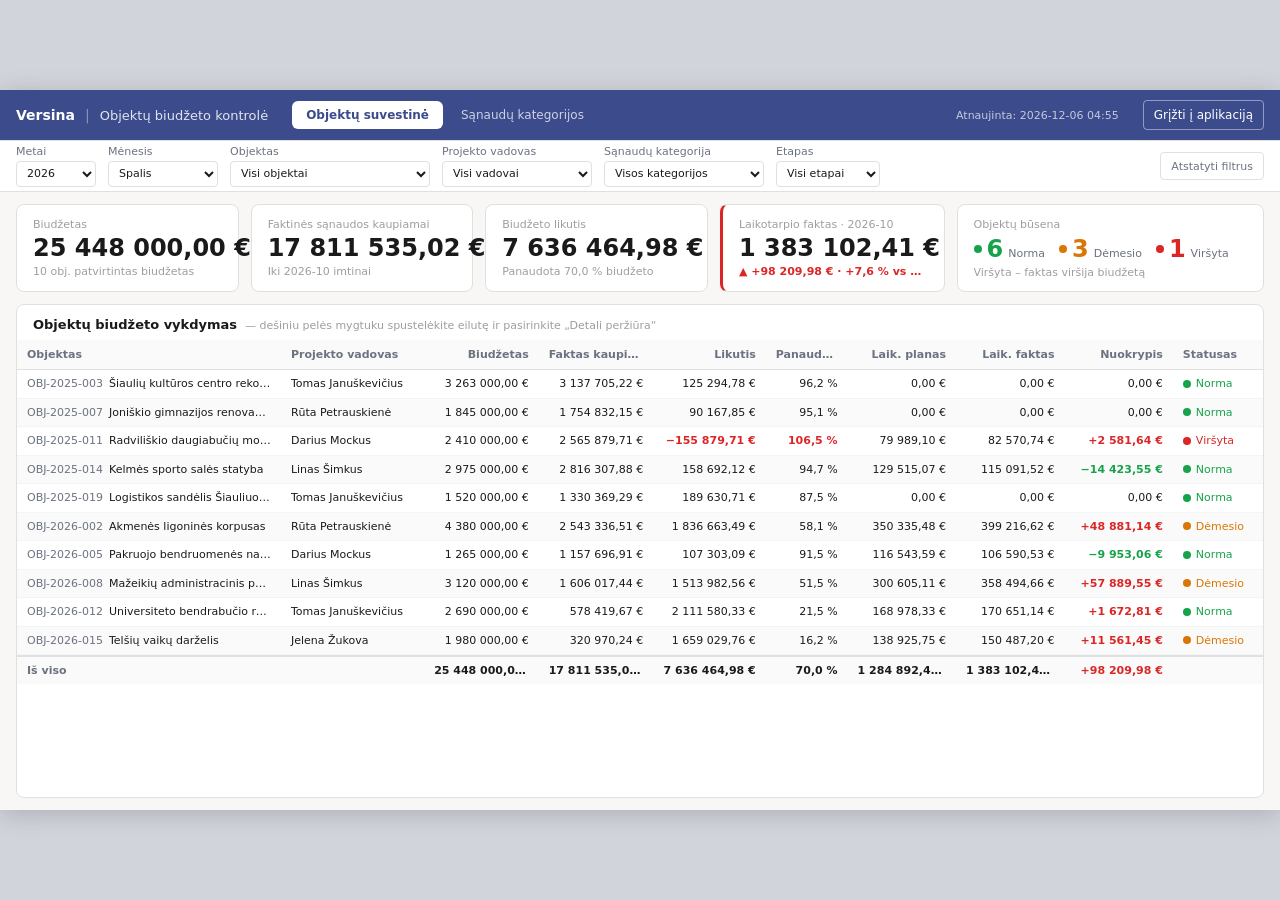
==== ataskaita.html @ 8b2568ca "Add supplied report prototype and link it from the application" ====
<!DOCTYPE html>
<html lang="lt">
<head>
<meta charset="UTF-8">
<meta name="viewport" content="width=1280">
<title>Versina | Objektų biudžeto kontrolė</title>
<style>
:root {
  --font: "Segoe UI", system-ui, sans-serif;
  --canvas: #F8F7F6;
  --surface: #FFFFFF;
  --border: #E0E0E0;
  --radius: 8px;
  --text-primary: #1A1A1A;
  --text-secondary: #6B7280;
  --text-muted: #9E9E9E;
  --accent: #3B4B8C; /* Versina logotipo mėlyna */
  --success: #16A34A;
  --warning: #D97706;
  --danger: #DC2626;
  --series-b: #9CA3AF;
  --row-alt: #FAFAFA;
  --row-hover: #EEF1F9;
}
* { box-sizing: border-box; }
html, body {
  margin: 0; padding: 0; width: 100%; height: 100%;
  background: #D1D5DB;
  display: flex; align-items: center; justify-content: center;
  font-family: var(--font);
  color: var(--text-primary);
}
.report-canvas {
  width: 1280px; height: 720px; flex-shrink: 0; overflow: hidden;
  display: flex; flex-direction: column;
  background: var(--canvas);
  box-shadow: 0 4px 24px rgba(0,0,0,0.18);
  position: relative;
}
button { font-family: var(--font); }
:focus-visible { outline: 2px solid var(--accent); outline-offset: 2px; }

/* ---------- Topbar ---------- */
.topbar {
  height: 50px; flex-shrink: 0; background: var(--accent);
  display: flex; align-items: center; gap: 24px; padding: 0 16px;
}
.brand { display: flex; align-items: center; gap: 10px; flex-shrink: 0; }
.brand-name { color: #FFFFFF; font-size: 14px; font-weight: 700; white-space: nowrap; }
.brand-sep { color: rgba(255,255,255,0.4); font-size: 14px; }
.brand-report { color: rgba(255,255,255,0.85); font-size: 13px; font-weight: 400; white-space: nowrap; }
.tabs { display: flex; gap: 4px; }
.tab {
  border: none; background: transparent; color: rgba(255,255,255,0.75);
  font-size: 12px; padding: 7px 14px; border-radius: 6px; cursor: pointer; white-space: nowrap;
}
.tab:hover { color: #FFFFFF; background: rgba(255,255,255,0.12); }
.tab.active { background: #FFFFFF; color: var(--accent); font-weight: 600; }
.tab:focus-visible { outline: 2px solid #FFFFFF; outline-offset: 2px; }
.timestamp { margin-left: auto; font-size: 11px; color: rgba(255,255,255,0.7); background: none; border: none; padding: 0; white-space: nowrap; }

/* ---------- Filter bar ---------- */
.filterbar {
  height: 52px; flex-shrink: 0;
  background: var(--surface);
  border-top: 1px solid var(--border);
  border-bottom: 1px solid var(--border);
  display: flex; align-items: center; gap: 12px;
  padding: 4px 16px; box-sizing: border-box;
}
.filter { display: flex; flex-direction: column; gap: 4px; }
.filter label { display: block; font-size: 11px; color: var(--text-secondary); line-height: 1; white-space: nowrap; }
.filter select {
  height: 26px; font-size: 11px; border: 1px solid var(--border); border-radius: 4px;
  background: var(--surface); color: var(--text-primary); padding: 4px 6px; box-sizing: border-box;
  font-family: var(--font);
}
.filter select:disabled { color: var(--text-muted); background: var(--row-alt); }
.filter-right { margin-left: auto; display: flex; align-items: center; gap: 8px; }
.btn-reset-filters, .btn-ghost {
  font-size: 11px; height: 28px; padding: 0 10px; border: 1px solid var(--border); border-radius: 4px;
  background: var(--surface); color: var(--text-secondary); cursor: pointer; white-space: nowrap;
}
.btn-reset-filters:hover, .btn-ghost:hover { background: #F3F4F6; color: var(--text-primary); }
.btn-ghost.small { height: 24px; padding: 0 8px; }
[hidden] { display: none !important; }

/* ---------- Content / pages ---------- */
.content { flex: 1; min-height: 0; overflow: hidden; }
.page {
  display: none; flex-direction: column; height: 100%; min-height: 0; overflow: hidden;
  padding: 12px 16px; gap: 12px;
}
.page.active { display: flex; }

/* ---------- KPI ---------- */
.kpi-row { display: flex; gap: 12px; height: 88px; flex-shrink: 0; }
.kpi {
  flex: 1; min-width: 0; background: var(--surface); border: 1px solid var(--border);
  border-radius: var(--radius); padding: 12px 16px;
  display: flex; flex-direction: column; justify-content: center;
}
.kpi.wide { flex: 1.45; }
.kpi-label { font-size: 11px; color: var(--text-muted); margin-bottom: 4px; white-space: nowrap; overflow: hidden; text-overflow: ellipsis; }
.kpi-value { font-size: 24px; font-weight: 700; color: var(--text-primary); white-space: nowrap; font-variant-numeric: tabular-nums; line-height: 1.15; }
.kpi-value.neg { color: var(--danger); }
.kpi-sub { font-size: 11px; color: var(--text-muted); margin-top: 3px; white-space: nowrap; overflow: hidden; text-overflow: ellipsis; }
.kpi-delta { font-size: 11px; font-weight: 600; margin-top: 3px; white-space: nowrap; overflow: hidden; text-overflow: ellipsis; }
.kpi-delta.bad { color: var(--danger); }
.kpi-delta.good { color: var(--success); }
.kpi-delta.neutral { color: var(--text-muted); font-weight: 400; }
.kpi-multi-row { display: flex; gap: 14px; align-items: baseline; }
.status-item { display: inline-flex; align-items: baseline; gap: 5px; white-space: nowrap; }
.status-item .dot { width: 8px; height: 8px; border-radius: 50%; background: currentColor; align-self: center; }
.status-item .count { font-size: 24px; font-weight: 700; font-variant-numeric: tabular-nums; }
.status-item .label { font-size: 11px; color: var(--text-secondary); }

/* ---------- Status (dot + text) ----------
   Mapping: Norma → success, Dėmesio → warning, Viršyta → danger.
   Viršyta: faktas kaupiamai > biudžetas. Dėmesio: laikotarpio faktas > laikotarpio planas daugiau nei 5 %. */
.status { display: inline-flex; align-items: center; gap: 5px; font-weight: 500; }
.status-dot { width: 8px; height: 8px; border-radius: 50%; background: currentColor; flex-shrink: 0; }
.status-good, .status-item.status-good { color: var(--success); }
.status-warn, .status-item.status-warn { color: var(--warning); }
.status-bad, .status-item.status-bad { color: var(--danger); }
.status-neutral { color: var(--text-muted); }

/* ---------- Panels & tables ---------- */
.panel {
  background: var(--surface); border: 1px solid var(--border); border-radius: var(--radius);
  display: flex; flex-direction: column; min-height: 0; overflow: hidden;
}
.panel-fill { flex: 1; }
.table-title { font-size: 13px; font-weight: 600; color: var(--text-primary); padding: 12px 16px 8px; flex-shrink: 0; white-space: nowrap; }
.table-title .hint { font-size: 11px; font-weight: 400; color: var(--text-muted); margin-left: 8px; }
.table-wrap { flex: 1; min-height: 0; overflow-y: auto; overflow-x: hidden; }
table { width: 100%; table-layout: fixed; border-collapse: separate; border-spacing: 0; font-size: 11px; }
thead th {
  position: sticky; top: 0; z-index: 1;
  color: var(--text-secondary); font-weight: 600; font-size: 11px; text-transform: none;
  padding: 8px 10px; border-bottom: 1px solid var(--border); background: var(--row-alt);
  text-align: left; white-space: nowrap; overflow: hidden; text-overflow: ellipsis;
}
thead th.num { text-align: right; }
tbody td {
  color: var(--text-primary); padding: 7px 10px; border-bottom: 1px solid #F3F4F6;
  white-space: nowrap; overflow: hidden; text-overflow: ellipsis; max-width: 0;
}
tbody tr:nth-child(even) td { background: var(--row-alt); }
td.num { text-align: right; font-variant-numeric: tabular-nums; }
.code { color: var(--text-secondary); margin-right: 6px; font-variant-numeric: tabular-nums; }
tr.drill { cursor: context-menu; }
tr.drill:hover td { background: var(--row-hover); }
tr.drill.selected td { background: var(--row-hover); box-shadow: inset 0 -1px 0 var(--accent); }
tr.drill:focus-visible { outline: 2px solid var(--accent); outline-offset: -2px; }
tfoot td {
  position: sticky; bottom: 0; z-index: 1;
  background: var(--row-alt); border-top: 2px solid var(--border);
  font-weight: 700; padding: 7px 10px; white-space: nowrap; overflow: hidden; text-overflow: ellipsis; max-width: 0;
}
tfoot td.total-label { color: var(--text-secondary); }
.neg, .delta-bad { color: var(--danger); font-weight: 600; }
.delta-good { color: var(--success); font-weight: 600; }
td.empty { text-align: center; color: var(--text-secondary); padding: 28px 10px; background: var(--surface) !important; }

/* Matrix (hierarchy) */
.group-row td { background: #F3F4F6 !important; font-weight: 700; font-size: 11px; padding: 6px 10px; cursor: pointer; }
.group-row:hover td { background: #E9EBEF !important; }
.group-header { user-select: none; }
.toggle-icon { font-size: 9px; margin-right: 6px; color: var(--text-secondary); display: inline-block; width: 10px; }
.child-row td { font-size: 11px; padding: 5px 10px; }
.child-label { padding-left: 24px !important; color: #374151 !important; }

/* ---------- Charts ---------- */
.chart-row { display: flex; flex: 1; min-height: 0; gap: 12px; }
.chart-panel {
  flex: 1; min-width: 0; min-height: 0; background: var(--surface); border: 1px solid var(--border);
  border-radius: var(--radius); padding: 10px 14px 8px; display: flex; flex-direction: column;
}
.chart-head { display: flex; align-items: flex-start; gap: 12px; flex-shrink: 0; margin-bottom: 6px; }
.chart-title { font-size: 13px; font-weight: 600; color: var(--text-primary); }
.chart-sub { font-size: 11px; color: var(--text-secondary); margin-top: 2px; }
.legend { margin-left: auto; display: flex; gap: 12px; align-items: center; font-size: 11px; color: var(--text-secondary); padding-top: 2px; white-space: nowrap; }
.legend .sw { display: inline-block; width: 10px; height: 10px; border-radius: 2px; margin-right: 5px; vertical-align: -1px; }
.chart-wrap { flex: 1; min-height: 0; position: relative; }
.chart-wrap canvas { display: block; }
.chart-tip {
  position: absolute; pointer-events: none; background: var(--surface); border: 1px solid var(--border);
  border-radius: 6px; box-shadow: 0 4px 12px rgba(0,0,0,0.10); padding: 7px 10px; font-size: 11px;
  color: var(--text-primary); white-space: nowrap; z-index: 5; display: none; line-height: 1.55;
}
.chart-tip b { font-weight: 600; }
.p2-table-panel { height: 250px; flex-shrink: 0; }
#p3-kpis .kpi-value { font-size: 20px; }
#p3-kpis .kpi { padding: 12px 14px; }

/* ---------- Detail page ---------- */
.detail-head {
  flex-shrink: 0; display: flex; align-items: center; gap: 16px;
  background: var(--surface); border: 1px solid var(--border); border-radius: var(--radius); padding: 10px 16px;
}
.btn-back {
  font-size: 12px; height: 30px; padding: 0 12px; border: 1px solid var(--border); border-radius: 6px;
  background: var(--surface); color: var(--text-primary); cursor: pointer; white-space: nowrap;
}
.btn-back:hover { background: #F3F4F6; }
.detail-title { font-size: 15px; font-weight: 700; color: var(--text-primary); white-space: nowrap; }
.detail-meta { font-size: 11px; color: var(--text-secondary); margin-top: 2px; white-space: nowrap; overflow: hidden; text-overflow: ellipsis; }
.detail-text { min-width: 0; }

/* ---------- Context menu ---------- */
.ctx-menu {
  position: fixed; background: #FFFFFF; border: 1px solid #E0E0E0; border-radius: 6px;
  box-shadow: 0 4px 16px rgba(0,0,0,0.12); padding: 4px 0; min-width: 180px; z-index: 1000; display: none;
}
.ctx-menu.visible { display: block; }
.ctx-item {
  padding: 8px 14px; font-size: 12px; color: #1A1A1A; cursor: pointer;
  display: flex; align-items: center; gap: 8px; user-select: none;
  border: none; background: transparent; width: 100%; text-align: left;
}
.ctx-item:hover, .ctx-item:focus-visible { background: #EEF1F9; outline: none; }
.ctx-icon { font-size: 13px; color: var(--accent); }
.ctx-cancel { color: #6B7280; border-top: 1px solid #F3F4F6; margin-top: 2px; }
.app-back-link { color: #fff; text-decoration: none; font: 12px var(--font); white-space: nowrap; padding: 7px 10px; border: 1px solid rgba(255,255,255,.45); border-radius: 4px; }
.app-back-link:hover { background: rgba(255,255,255,.12); }
</style>
</head>
<body>
<div class="report-canvas">
  <div class="topbar">
    <div class="brand">
      <span class="brand-name">Versina</span>
      <span class="brand-sep">|</span>
      <span class="brand-report">Objektų biudžeto kontrolė</span>
    </div>
    <nav class="tabs" aria-label="Ataskaitos puslapiai">
      <button type="button" class="tab active" data-page="p1">Objektų suvestinė</button>
      <button type="button" class="tab" data-page="p2">Sąnaudų kategorijos</button>
    </nav>
    <div class="timestamp" id="ts"></div>
    <a class="app-back-link" href="./index.html">Grįžti į aplikaciją</a>
  </div>

  <div class="filterbar">
    <div class="filter"><label for="f-year">Metai</label><select id="f-year" style="width:80px" onchange="applyFilters()"></select></div>
    <div class="filter"><label for="f-month">Mėnesis</label><select id="f-month" style="width:110px" onchange="applyFilters()"></select></div>
    <div class="filter"><label for="f-obj">Objektas</label><select id="f-obj" style="width:200px" onchange="applyFilters()"></select></div>
    <div class="filter"><label for="f-pm">Projekto vadovas</label><select id="f-pm" style="width:150px" onchange="applyFilters()"></select></div>
    <div class="filter"><label for="f-cat">Sąnaudų kategorija</label><select id="f-cat" style="width:160px" onchange="applyFilters()"></select></div>
    <div class="filter"><label for="f-stage">Etapas</label><select id="f-stage" style="width:104px" onchange="applyFilters()"></select></div>
    <div class="filter-right">
      <button type="button" class="btn-ghost" id="chip-chart" hidden></button>
      <button type="button" class="btn-reset-filters" id="btn-reset">Atstatyti filtrus</button>
    </div>
  </div>

  <div class="content">
    <!-- P1: Objektų suvestinė -->
    <div class="page active" id="p1">
      <div class="kpi-row" id="p1-kpis"></div>
      <div class="panel panel-fill">
        <div class="table-title">Objektų biudžeto vykdymas<span class="hint">— dešiniu pelės mygtuku spustelėkite eilutę ir pasirinkite „Detali peržiūra“</span></div>
        <div class="table-wrap">
          <table id="p1-table">
            <colgroup>
              <col style="width:258px"><col style="width:140px"><col style="width:112px"><col style="width:112px"><col style="width:110px">
              <col style="width:80px"><col style="width:106px"><col style="width:106px"><col style="width:106px"><col style="width:88px">
            </colgroup>
            <thead><tr>
              <th>Objektas</th><th>Projekto vadovas</th><th class="num">Biudžetas</th><th class="num">Faktas kaupiamai</th>
              <th class="num">Likutis</th><th class="num">Panaudota</th><th class="num">Laik. planas</th><th class="num">Laik. faktas</th>
              <th class="num">Nuokrypis</th><th>Statusas</th>
            </tr></thead>
            <tbody id="p1-tbody"></tbody>
            <tfoot id="p1-tfoot"></tfoot>
          </table>
        </div>
      </div>
    </div>

    <!-- P2: Sąnaudų kategorijos -->
    <div class="page" id="p2">
      <div class="kpi-row" id="p2-kpis"></div>
      <div class="chart-row">
        <div class="chart-panel">
          <div class="chart-head">
            <div>
              <div class="chart-title">Biudžetas ir faktas pagal kategoriją</div>
              <div class="chart-sub" id="p2-cat-sub"></div>
            </div>
            <div class="legend">
              <span><span class="sw" style="background:var(--series-b)"></span>Biudžetas</span>
              <span><span class="sw" style="background:var(--accent)"></span>Faktas</span>
              <button type="button" class="btn-ghost small" id="p2-cat-reset" hidden>Išvalyti pasirinkimą</button>
            </div>
          </div>
          <div class="chart-wrap"><canvas id="p2-chart-cat" aria-label="Biudžetas ir faktas pagal sąnaudų kategoriją"></canvas></div>
        </div>
        <div class="chart-panel">
          <div class="chart-head">
            <div>
              <div class="chart-title">Planas ir faktas pagal mėnesį</div>
              <div class="chart-sub" id="p2-month-sub"></div>
            </div>
            <div class="legend">
              <span><span class="sw" style="background:var(--series-b)"></span>Planas</span>
              <span><span class="sw" style="background:var(--accent)"></span>Faktas</span>
              <button type="button" class="btn-ghost small" id="p2-month-reset" hidden>Išvalyti pasirinkimą</button>
            </div>
          </div>
          <div class="chart-wrap" id="p2-month-wrap">
            <canvas id="p2-chart-month" aria-label="Planas ir faktas pagal mėnesį"></canvas>
            <div class="chart-tip" id="p2-tip"></div>
          </div>
        </div>
      </div>
      <div class="panel p2-table-panel">
        <div class="table-title">Sąnaudų kategorijų suvestinė</div>
        <div class="table-wrap">
          <table id="p2-table">
            <colgroup>
              <col style="width:250px"><col style="width:120px"><col style="width:120px"><col style="width:116px"><col style="width:84px">
              <col style="width:112px"><col style="width:112px"><col style="width:112px"><col style="width:90px">
            </colgroup>
            <thead><tr>
              <th>Sąnaudų kategorija</th><th class="num">Biudžetas</th><th class="num">Faktas kaupiamai</th><th class="num">Likutis</th>
              <th class="num">Panaudota</th><th class="num">Laik. planas</th><th class="num">Laik. faktas</th><th class="num">Nuokrypis</th><th>Statusas</th>
            </tr></thead>
            <tbody id="p2-tbody"></tbody>
            <tfoot id="p2-tfoot"></tfoot>
          </table>
        </div>
      </div>
    </div>

    <!-- P3: Objekto biudžeto detalizacija (drill-through) -->
    <div class="page" id="p3">
      <div class="detail-head">
        <button type="button" class="btn-back" id="p3-back">← Grįžti į objektų suvestinę</button>
        <div class="detail-text">
          <div class="detail-title" id="p3-title"></div>
          <div class="detail-meta" id="p3-meta"></div>
        </div>
      </div>
      <div class="kpi-row" id="p3-kpis"></div>
      <div class="panel panel-fill">
        <div class="table-title">Biudžeto eilutės: planas ir faktas<span class="hint">— spustelėkite kategoriją, kad suskleistumėte ar išskleistumėte eilutes</span></div>
        <div class="table-wrap">
          <table id="p3-table">
            <colgroup>
              <col style="width:262px"><col style="width:106px"><col style="width:106px"><col style="width:100px"><col style="width:100px">
              <col style="width:100px"><col style="width:106px"><col style="width:106px"><col style="width:76px"><col style="width:86px">
            </colgroup>
            <thead><tr>
              <th>Biudžeto eilutė</th><th class="num">Biudžetas</th><th class="num">Iki laikotarpio</th><th class="num">Laik. planas</th>
              <th class="num">Laik. faktas</th><th class="num">Nuokrypis</th><th class="num">Faktas kaupiamai</th><th class="num">Likutis</th>
              <th class="num">Panaudota</th><th>Statusas</th>
            </tr></thead>
            <tbody id="p3-tbody"></tbody>
            <tfoot id="p3-tfoot"></tfoot>
          </table>
        </div>
      </div>
    </div>
  </div>

  <div class="ctx-menu" id="ctx-menu" role="menu">
    <button type="button" class="ctx-item" id="ctx-drill" role="menuitem"><span class="ctx-icon">↗</span> Detali peržiūra</button>
    <button type="button" class="ctx-item ctx-cancel" id="ctx-cancel" role="menuitem">Atšaukti</button>
  </div>
</div>

<script>
// ================= 1. Constants =================
const LAST_MONTH = '2026-10';
const MONTH_ABBR = ['Sau','Vas','Kov','Bal','Geg','Bir','Lie','Rgp','Rgs','Spa','Lap','Grd'];
const MONTH_NAMES = ['Sausis','Vasaris','Kovas','Balandis','Gegužė','Birželis','Liepa','Rugpjūtis','Rugsėjis','Spalis','Lapkritis','Gruodis'];

const CATS = [
  { id: '1', name: 'Darbo užmokestis',          share: 0.243 },
  { id: '2', name: 'Medžiagos',                 share: 0.475 },
  { id: '3', name: 'Mechanizmai',               share: 0.031 },
  { id: '4', name: 'Subranga',                  share: 0.212 },
  { id: '5', name: 'Statybvietės išlaidos',     share: 0.004 },
  { id: '6', name: 'Pridėtinės išlaidos',       share: 0.008 },
  { id: '7', name: 'Administracinės išlaidos',  share: 0.027 }
];
const CAT_MAP = Object.fromEntries(CATS.map(c => [c.id, c]));

const LINES = [
  { cat: '1', code: '1.1', name: 'Darbininkų DU, su mokesčiais', share: 0.90, profile: 'bell' },
  { cat: '1', code: '1.2', name: 'Inžinerinio personalo DU, su mokesčiais', share: 0.10, profile: 'flat' },
  { cat: '2', code: '2.1', name: 'Žaliavos, gaminiai', share: 0.93, profile: 'bell' },
  { cat: '2', code: '2.2', name: 'Pastoliai, klojiniai', share: 0.07, profile: 'bell' },
  { cat: '3', code: '3.1', name: 'Mechanizmai (Bobcat, kranai, įrankiai)', share: 0.85, profile: 'flat' },
  { cat: '3', code: '3.2', name: 'Kuras objekto mechanizmams', share: 0.15, profile: 'flat' },
  { cat: '4', code: '4.1', name: 'UAB „Šilumos sistemos“ (ŠVOK)', share: 0.40, profile: 'bell' },
  { cat: '4', code: '4.2', name: 'UAB „Grindų meistrai“ (cementinės grindys)', share: 0.15, profile: 'late' },
  { cat: '4', code: '4.3', name: 'UAB „Tinko darbai“ (tinkavimas)', share: 0.25, profile: 'late' },
  { cat: '4', code: '4.4', name: 'UAB „Silpnosios srovės“', share: 0.20, profile: 'late' },
  { cat: '5', code: '5.1', name: 'Bio tualetai, vagončiai, tvoros, konteineriai', share: 0.15, profile: 'flat' },
  { cat: '5', code: '5.2', name: 'Elektra, vanduo', share: 0.25, profile: 'flat' },
  { cat: '5', code: '5.3', name: 'Kuras (automobilių kuro nurašymai)', share: 0.25, profile: 'flat' },
  { cat: '5', code: '5.4', name: 'Sąvartyno paslaugos', share: 0.15, profile: 'flat' },
  { cat: '5', code: '5.5', name: 'Objekto apsauga', share: 0.20, profile: 'flat' },
  { cat: '6', code: '6.1', name: 'Patalpų nuoma', share: 0.32, profile: 'flat' },
  { cat: '6', code: '6.2', name: 'Draudimai (CAR, garantijos, laidavimo raštai)', share: 0.36, profile: 'flat' },
  { cat: '6', code: '6.3', name: 'Ryšių paslaugos', share: 0.03, profile: 'flat' },
  { cat: '6', code: '6.4', name: 'Papildomos sąnaudos (automobilių remontas)', share: 0.08, profile: 'flat' },
  { cat: '6', code: '6.5', name: 'Orgtechnika', share: 0.02, profile: 'flat' },
  { cat: '6', code: '6.6', name: 'Valymo paslaugos prieš užbaigimą', share: 0.19, profile: 'late' },
  { cat: '7', code: '7.1', name: 'Administracinės išlaidos (3 % nuo biudžetinės vertės)', share: 1.00, profile: 'flat' }
];
const LINE_MAP = Object.fromEntries(LINES.map(l => [l.code, l]));

const OBJECTS = [
  { id: 'OBJ-2025-003', name: 'Šiaulių kultūros centro rekonstrukcija', city: 'Šiauliai',       pm: 'Tomas Januškevičius', start: '2025-01', dur: 20, budget: 3263000, margin: 0.058, bias: 0.035 },
  { id: 'OBJ-2025-007', name: 'Joniškio gimnazijos renovacija',         city: 'Joniškis',       pm: 'Rūta Petrauskienė',   start: '2025-03', dur: 14, budget: 1845000, margin: 0.064, bias: -0.045 },
  { id: 'OBJ-2025-011', name: 'Radviliškio daugiabučių modernizavimas', city: 'Radviliškis',    pm: 'Darius Mockus',       start: '2025-05', dur: 19, budget: 2410000, margin: 0.052, bias: 0.095 },
  { id: 'OBJ-2025-014', name: 'Kelmės sporto salės statyba',            city: 'Kelmė',          pm: 'Linas Šimkus',        start: '2025-08', dur: 16, budget: 2975000, margin: 0.061, bias: 0.02 },
  { id: 'OBJ-2025-019', name: 'Logistikos sandėlis Šiauliuose',         city: 'Šiauliai',       pm: 'Tomas Januškevičius', start: '2025-10', dur: 12, budget: 1520000, margin: 0.071, bias: -0.06 },
  { id: 'OBJ-2026-002', name: 'Akmenės ligoninės korpusas',             city: 'Naujoji Akmenė', pm: 'Rūta Petrauskienė',   start: '2026-01', dur: 18, budget: 4380000, margin: 0.049, bias: 0.07 },
  { id: 'OBJ-2026-005', name: 'Pakruojo bendruomenės namai',            city: 'Pakruojis',      pm: 'Darius Mockus',       start: '2026-02', dur: 10, budget: 1265000, margin: 0.066, bias: -0.02 },
  { id: 'OBJ-2026-008', name: 'Mažeikių administracinis pastatas',      city: 'Mažeikiai',      pm: 'Linas Šimkus',        start: '2026-04', dur: 14, budget: 3120000, margin: 0.055, bias: 0.13 },
  { id: 'OBJ-2026-012', name: 'Universiteto bendrabučio renovacija',    city: 'Šiauliai',       pm: 'Tomas Januškevičius', start: '2026-06', dur: 16, budget: 2690000, margin: 0.060, bias: 0.0 },
  { id: 'OBJ-2026-015', name: 'Telšių vaikų darželis',                  city: 'Telšiai',        pm: 'Jelena Žukova',       start: '2026-08', dur: 12, budget: 1980000, margin: 0.063, bias: 0.03 }
];
const OBJ_MAP = Object.fromEntries(OBJECTS.map(o => [o.id, o]));

const round2 = v => Math.round(v * 100) / 100;
function addMonths(ym, k) {
  let y = +ym.slice(0, 4), m = +ym.slice(5, 7) - 1 + k;
  y += Math.floor(m / 12); m = ((m % 12) + 12) % 12;
  return y + '-' + String(m + 1).padStart(2, '0');
}
function seededRand(seed) {
  let s = seed;
  return function () {
    s = (s * 1664525 + 1013904223) & 0xffffffff;
    return (s >>> 0) / 0xffffffff;
  };
}
function weights(profile, D) {
  const w = [];
  for (let t = 0; t < D; t++) {
    if (profile === 'flat') w.push(1);
    else if (profile === 'bell') w.push(Math.sin(Math.PI * (t + 0.5) / D) + 0.15);
    else w.push(t < D * 0.4 ? 0 : Math.sin(Math.PI * (t - D * 0.4 + 0.5) / (D * 0.6)) + 0.1);
  }
  const s = w.reduce((a, b) => a + b, 0) || 1;
  return w.map(v => v / s);
}

// Biudžeto eilutės (planas visam objektui) ir mėnesiniai planas / faktas (HANSA faktas)
const BUDGET = [];
const DATA = [];
OBJECTS.forEach((o, oi) => {
  o.end = addMonths(o.start, o.dur - 1);
  o.stage = o.end <= LAST_MONTH ? 'Užbaigtas' : 'Vykdomas';
  let total = 0;
  LINES.forEach((ln, li) => {
    const cat = CAT_MAP[ln.cat];
    const lineBudget = round2(o.budget * cat.share * ln.share);
    total += lineBudget;
    BUDGET.push({ obj: o.id, code: ln.code, cat: ln.cat, budget: lineBudget });
    const rand = seededRand(oi * 1000 + li * 37 + 11); rand(); rand();
    let lineBias = (rand() - 0.5) * 0.16;
    if (ln.cat === '5') lineBias += 0.45;
    const w = weights(ln.profile, o.dur);
    let acc = 0;
    for (let t = 0; t < o.dur; t++) {
      const month = addMonths(o.start, t);
      const plan = t === o.dur - 1 ? round2(lineBudget - acc) : round2(lineBudget * w[t]);
      acc = round2(acc + plan);
      const r1 = rand(), r2 = rand();
      if (month > LAST_MONTH) continue;
      const mult = ln.cat === '7' ? 1 + o.bias * 0.3 + (r1 - 0.5) * 0.04 : 1 + o.bias + lineBias + (r1 - 0.5) * 0.4;
      let fact = plan > 0 ? round2(Math.max(0, plan * mult)) : 0;
      if (ln.cat === '4' && plan > 0 && r2 < 0.1) fact = 0;
      DATA.push({ obj: o.id, code: ln.code, cat: ln.cat, month, plan, fact });
    }
  });
  o.budgetTotal = round2(total);
  o.contract = round2(total * (1 + o.margin));
});
const FIRST_MONTH = DATA.reduce((m, r) => (r.month < m ? r.month : m), LAST_MONTH);

// ================= 2. State =================
let currentPage = 'p1';
let currentRow = null;
let selectedObj = null;
let chartFilter = { dim: null, val: null };
let chartHits = { cat: [], month: [] };
let monthHover = -1;
let monthChartData = [];
let expandedCats = {};
let ctxRow = null;
let ACCENT = '#3B4B8C';

// ================= 3. Boot =================
document.addEventListener('DOMContentLoaded', () => {
  ACCENT = getComputedStyle(document.documentElement).getPropertyValue('--accent').trim() || '#3B4B8C';
  document.getElementById('ts').textContent = getTimestamp();
  populateDropdowns();
  bindEvents();
  applyFilters();
});

function populateDropdowns() {
  const fill = (id, opts, def) => {
    const sel = document.getElementById(id);
    sel.innerHTML = '';
    opts.forEach(o => {
      const op = document.createElement('option');
      op.value = o.value; op.textContent = o.label;
      sel.appendChild(op);
    });
    sel.value = def;
  };
  const years = [...new Set(DATA.map(r => r.month.slice(0, 4)))].sort();
  fill('f-year', [{ value: '', label: 'Visi' }].concat(years.map(y => ({ value: y, label: y }))), '2026');
  fill('f-month', [{ value: '', label: 'Visi mėnesiai' }].concat(MONTH_NAMES.map((n, i) => ({ value: String(i + 1).padStart(2, '0'), label: n }))), '10');
  fill('f-obj', [{ value: '', label: 'Visi objektai' }].concat(OBJECTS.map(o => ({ value: o.id, label: o.id + ' ' + o.name }))), '');
  const pms = [...new Set(OBJECTS.map(o => o.pm))].sort((a, b) => a.localeCompare(b, 'lt'));
  fill('f-pm', [{ value: '', label: 'Visi vadovai' }].concat(pms.map(p => ({ value: p, label: p }))), '');
  fill('f-cat', [{ value: '', label: 'Visos kategorijos' }].concat(CATS.map(c => ({ value: c.id, label: c.id + '. ' + c.name }))), '');
  fill('f-stage', [{ value: '', label: 'Visi etapai' }, { value: 'Vykdomas', label: 'Vykdomas' }, { value: 'Užbaigtas', label: 'Užbaigtas' }], '');
}

function bindEvents() {
  document.querySelectorAll('.tab').forEach(t => t.addEventListener('click', () => showPage(t.dataset.page, t)));
  document.getElementById('btn-reset').addEventListener('click', resetFilters);
  document.getElementById('chip-chart').addEventListener('click', clearChartFilter);
  document.getElementById('p2-cat-reset').addEventListener('click', clearChartFilter);
  document.getElementById('p2-month-reset').addEventListener('click', clearChartFilter);
  document.getElementById('p3-back').addEventListener('click', backToP1);

  document.getElementById('ctx-drill').addEventListener('click', e => {
    e.stopPropagation();
    const row = ctxRow;
    hideCtxMenu();
    if (row) drillTo(row);
  });
  document.getElementById('ctx-cancel').addEventListener('click', e => { e.stopPropagation(); hideCtxMenu(); });
  document.addEventListener('click', hideCtxMenu);
  document.addEventListener('keydown', e => { if (e.key === 'Escape') hideCtxMenu(); });

  const cCat = document.getElementById('p2-chart-cat');
  cCat.addEventListener('mousemove', e => {
    const h = hitAt(cCat, chartHits.cat, e);
    cCat.style.cursor = h ? 'pointer' : 'default';
  });
  cCat.addEventListener('click', e => {
    const h = hitAt(cCat, chartHits.cat, e);
    if (h) setChartFilter('cat', h.val);
  });

  const cMonth = document.getElementById('p2-chart-month');
  cMonth.addEventListener('mousemove', e => {
    const h = hitAt(cMonth, chartHits.month, e);
    cMonth.style.cursor = h ? 'pointer' : 'default';
    const idx = h ? h.i : -1;
    if (idx !== monthHover) { monthHover = idx; drawMonthChart(); }
    showMonthTip(h);
  });
  cMonth.addEventListener('mouseleave', () => {
    monthHover = -1; showMonthTip(null); drawMonthChart();
  });
  cMonth.addEventListener('click', e => {
    const h = hitAt(cMonth, chartHits.month, e);
    if (h) setChartFilter('month', h.val);
  });

  let resizeTimer;
  window.addEventListener('resize', () => {
    clearTimeout(resizeTimer);
    resizeTimer = setTimeout(() => {
      const page = document.getElementById(currentPage);
      if (page && page.querySelector('canvas')) drawAllCharts();
    }, 150);
  });
}

// ================= 4. Navigation =================
function showPage(id, tabEl) {
  document.querySelectorAll('.page').forEach(p => p.classList.remove('active'));
  const target = document.getElementById(id);
  target.classList.add('active');
  document.querySelector('.filterbar').style.display = id === 'p3' ? 'none' : '';
  updateTabs(tabEl);
  currentPage = id;
  hideCtxMenu();
  if (id !== 'p3') applyFilters();
}
function updateTabs(activeEl) {
  if (!activeEl) return;
  document.querySelectorAll('.tab').forEach(t => t.classList.toggle('active', t === activeEl));
}
function backToP1() {
  document.querySelector('.filterbar').style.display = '';
  showPage('p1', document.querySelector('[data-page="p1"]'));
}

// ================= 5. Filtering =================
function readFilters() {
  return {
    year: document.getElementById('f-year').value,
    month: document.getElementById('f-month').value,
    obj: document.getElementById('f-obj').value,
    pm: document.getElementById('f-pm').value,
    cat: document.getElementById('f-cat').value,
    stage: document.getElementById('f-stage').value
  };
}
function objOk(id, f) {
  const o = OBJ_MAP[id];
  if (!o) return false;
  if (f.obj && o.id !== f.obj) return false;
  if (f.pm && o.pm !== f.pm) return false;
  if (f.stage && o.stage !== f.stage) return false;
  return true;
}
function catOk(cat, f, ignoreChart) {
  if (f.cat && cat !== f.cat) return false;
  if (!ignoreChart && chartFilter.dim === 'cat' && cat !== chartFilter.val) return false;
  return true;
}
function inPeriod(month, f) {
  if (chartFilter.dim === 'month') return month === chartFilter.val;
  if (f.year && month.slice(0, 4) !== f.year) return false;
  if (f.month && month.slice(5, 7) !== f.month) return false;
  return true;
}
function cumEndOf(f) {
  if (chartFilter.dim === 'month') return chartFilter.val;
  if (f.year && f.month) return f.year + '-' + f.month;
  if (f.year) return f.year + '-12';
  return '9999-12';
}
function periodLabel(f) {
  if (chartFilter.dim === 'month') return chartFilter.val;
  if (f.year && f.month) return f.year + '-' + f.month;
  if (f.year) return f.year + ' m.';
  return 'visas laikotarpis';
}
function getFilteredData(opts) {
  const f = readFilters();
  const ignoreChart = opts && opts.ignoreChartCat;
  const cumEnd = cumEndOf(f);
  const B = BUDGET.filter(r => objOk(r.obj, f) && catOk(r.cat, f, ignoreChart));
  const base = DATA.filter(r => objOk(r.obj, f) && catOk(r.cat, f, ignoreChart));
  const C = base.filter(r => r.month <= cumEnd);
  const P = base.filter(r => inPeriod(r.month, f));
  return {
    f, B, C, P, cumEnd,
    cumLabel: cumEnd > LAST_MONTH ? LAST_MONTH : cumEnd,
    periodLabel: periodLabel(f)
  };
}
function syncFilterControls() {
  const y = document.getElementById('f-year');
  const m = document.getElementById('f-month');
  m.disabled = !y.value;
  if (!y.value) m.value = '';
  if (chartFilter.dim === 'month' && y.value && chartFilter.val.slice(0, 4) !== y.value) {
    chartFilter = { dim: null, val: null };
  }
}
function applyFilters() {
  syncFilterControls();
  const D = getFilteredData();
  renderKPIs('p1', D);
  renderKPIs('p2', D);
  renderObjTable(D);
  renderCatTable(D);
  renderChartFilterUI();
  if (currentPage === 'p2') {
    requestAnimationFrame(() => requestAnimationFrame(drawAllCharts));
  }
}
function resetFilters() {
  document.getElementById('f-year').value = '2026';
  document.getElementById('f-month').value = '10';
  ['f-obj', 'f-pm', 'f-cat', 'f-stage'].forEach(id => { document.getElementById(id).value = ''; });
  chartFilter = { dim: null, val: null };
  applyFilters();
}
function setChartFilter(dim, val) {
  if (chartFilter.dim === dim && chartFilter.val === val) chartFilter = { dim: null, val: null };
  else chartFilter = { dim, val };
  applyFilters();
}
function clearChartFilter() {
  chartFilter = { dim: null, val: null };
  applyFilters();
}
function renderChartFilterUI() {
  const chip = document.getElementById('chip-chart');
  if (chartFilter.dim) {
    const txt = chartFilter.dim === 'cat' ? CAT_MAP[chartFilter.val].name : chartFilter.val;
    chip.textContent = 'Diagrama: ' + txt + '  ✕';
    chip.title = 'Išvalyti diagramos filtrą';
    chip.hidden = false;
  } else chip.hidden = true;
  document.getElementById('p2-cat-reset').hidden = chartFilter.dim !== 'cat';
  document.getElementById('p2-month-reset').hidden = chartFilter.dim !== 'month';
}

// ================= 6. Formatting helpers =================
function formatEUR(value) {
  const v = Number(value) || 0;
  return Math.abs(v).toLocaleString('lt-LT', { minimumFractionDigits: 2, maximumFractionDigits: 2 }) + ' €' ;
}
function formatEURSigned(value) {
  const v = round2(Number(value) || 0);
  return (v < 0 ? '−' : '') + formatEUR(v);
}
function formatPercent(value) {
  const v = Number(value) || 0;
  return (v < 0 ? '−' : '') + Math.abs(v).toLocaleString('lt-LT', { minimumFractionDigits: 1, maximumFractionDigits: 1 }) + ' %';
}
function formatDelta(d) {
  const v = round2(d);
  if (Math.abs(v) < 0.005) return formatEUR(0);
  return (v > 0 ? '+' : '−') + formatEUR(v);
}
function deltaClass(d) {
  const v = round2(d);
  return v > 0.004 ? 'delta-bad' : v < -0.004 ? 'delta-good' : '';
}
function formatDate(value) { return value; }
function fmtCompact(v) {
  const a = Math.abs(v); let s;
  if (a >= 1e6) s = (a / 1e6).toLocaleString('lt-LT', { minimumFractionDigits: 2, maximumFractionDigits: 2 }) + ' M €';
  else if (a >= 1e3) s = (a / 1e3).toLocaleString('lt-LT', { maximumFractionDigits: a >= 1e5 ? 0 : 1 }) + ' K €';
  else s = Math.round(a) + ' €';
  return (v < 0 ? '−' : '') + s;
}
function getTimestamp() {
  const now = new Date();
  const yyyy = now.getFullYear();
  const mm = String(now.getMonth() + 1).padStart(2, '0');
  const dd = String(now.getDate()).padStart(2, '0');
  const hh = String(now.getHours()).padStart(2, '0');
  const min = String(now.getMinutes()).padStart(2, '0');
  return `Atnaujinta: ${yyyy}-${mm}-${dd} ${hh}:${min}`;
}
function esc(s) {
  return String(s).replace(/[&<>"']/g, c => ({ '&': '&amp;', '<': '&lt;', '>': '&gt;', '"': '&quot;', "'": '&#39;' }[c]));
}

// ================= 7. Rendering =================
function aggregate(B, C, P, keyFn) {
  const m = new Map();
  const get = k => { if (!m.has(k)) m.set(k, { key: k, budget: 0, cum: 0, plan: 0, fact: 0 }); return m.get(k); };
  B.forEach(r => { get(keyFn(r)).budget += r.budget; });
  C.forEach(r => { get(keyFn(r)).cum += r.fact; });
  P.forEach(r => { const a = get(keyFn(r)); a.plan += r.plan; a.fact += r.fact; });
  return m;
}
function totalsOf(B, C, P) {
  const t = { budget: 0, cum: 0, plan: 0, fact: 0 };
  B.forEach(r => { t.budget += r.budget; });
  C.forEach(r => { t.cum += r.fact; });
  P.forEach(r => { t.plan += r.plan; t.fact += r.fact; });
  return t;
}
function statusOf(a) {
  if (round2(a.cum) > round2(a.budget) + 0.005) return 'Viršyta';
  if (a.plan > 0 && a.fact > a.plan * 1.05) return 'Dėmesio';
  return 'Norma';
}
function statusHtml(st) {
  const cls = st === 'Viršyta' ? 'status-bad' : st === 'Dėmesio' ? 'status-warn' : 'status-good';
  return `<span class="status ${cls}"><span class="status-dot"></span><span>${esc(st)}</span></span>`;
}
function usedPct(a) { return a.budget > 0 ? (a.cum / a.budget) * 100 : 0; }

function kpiCard(label, value, extra, opts) {
  opts = opts || {};
  const style = opts.border ? ` style="border-left:3px solid ${opts.border}"` : '';
  return `<div class="kpi${opts.wide ? ' wide' : ''}"${style}>
    <div class="kpi-label" title="${esc(label)}">${esc(label)}</div>
    <div class="kpi-value${opts.neg ? ' neg' : ''}">${value}</div>${extra || ''}</div>`;
}
function deltaLine(fact, plan, compact) {
  if (!(plan > 0)) return { html: '<div class="kpi-delta neutral">Laikotarpiui planas nesudarytas</div>', border: null };
  const d = round2(fact - plan);
  const pct = (d / plan) * 100;
  if (Math.abs(d) < 0.005) return { html: '<div class="kpi-delta neutral">Atitinka planą</div>', border: null };
  const bad = d > 0;
  const arrow = d > 0 ? '▲' : '▼';
  const sign = d > 0 ? '+' : '−';
  const txt = compact ? `${arrow} ${sign}${formatEUR(d)} vs planas` : `${arrow} ${sign}${formatEUR(d)} · ${sign}${formatPercent(Math.abs(pct))} vs planas`;
  return { html: `<div class="kpi-delta ${bad ? 'bad' : 'good'}">${txt}</div>`, border: bad ? 'var(--danger)' : 'var(--success)' };
}
function renderKPIs(prefix, D) {
  const el = document.getElementById(prefix + '-kpis');
  const T = totalsOf(D.B, D.C, D.P);
  const objAgg = aggregate(D.B, D.C, D.P, r => r.obj);
  const objs = [...objAgg.values()].filter(a => a.budget > 0);
  const counts = { Norma: 0, Dėmesio: 0, Viršyta: 0 };
  objs.forEach(a => { counts[statusOf(a)]++; });
  const lik = round2(T.budget - T.cum);
  const dl = deltaLine(T.fact, T.plan);
  const multi = `<div class="kpi-multi-row">
      <span class="status-item status-good"><span class="dot"></span><span class="count">${counts.Norma}</span><span class="label">Norma</span></span>
      <span class="status-item status-warn"><span class="dot"></span><span class="count">${counts.Dėmesio}</span><span class="label">Dėmesio</span></span>
      <span class="status-item status-bad"><span class="dot"></span><span class="count">${counts.Viršyta}</span><span class="label">Viršyta</span></span>
    </div>`;
  el.innerHTML =
    kpiCard('Biudžetas', formatEUR(T.budget), `<div class="kpi-sub">${objs.length} obj. patvirtintas biudžetas</div>`) +
    kpiCard('Faktinės sąnaudos kaupiamai', formatEUR(T.cum), `<div class="kpi-sub">Iki ${D.cumLabel} imtinai</div>`) +
    kpiCard('Biudžeto likutis', formatEURSigned(lik), `<div class="kpi-sub">Panaudota ${formatPercent(T.budget > 0 ? T.cum / T.budget * 100 : 0)} biudžeto</div>`, { neg: lik < 0 }) +
    kpiCard('Laikotarpio faktas · ' + D.periodLabel, formatEUR(T.fact), dl.html, { border: dl.border }) +
    `<div class="kpi wide"><div class="kpi-label">Objektų būsena</div>${multi}<div class="kpi-sub">Viršyta – faktas viršija biudžetą</div></div>`;
}

function rowCells(a) {
  const lik = round2(a.budget - a.cum);
  const pct = usedPct(a);
  const d = a.fact - a.plan;
  return `<td class="num">${formatEUR(a.budget)}</td>
    <td class="num">${formatEUR(a.cum)}</td>
    <td class="num ${lik < 0 ? 'neg' : ''}">${formatEURSigned(lik)}</td>
    <td class="num ${pct > 100.0001 ? 'neg' : ''}">${formatPercent(pct)}</td>
    <td class="num">${formatEUR(a.plan)}</td>
    <td class="num">${formatEUR(a.fact)}</td>
    <td class="num ${deltaClass(d)}">${formatDelta(d)}</td>`;
}
function footCells(t) {
  const lik = round2(t.budget - t.cum);
  const pct = t.budget > 0 ? t.cum / t.budget * 100 : 0;
  const d = t.fact - t.plan;
  return `<td class="num">${formatEUR(t.budget)}</td>
    <td class="num">${formatEUR(t.cum)}</td>
    <td class="num ${lik < 0 ? 'neg' : ''}">${formatEURSigned(lik)}</td>
    <td class="num ${pct > 100.0001 ? 'neg' : ''}">${formatPercent(pct)}</td>
    <td class="num">${formatEUR(t.plan)}</td>
    <td class="num">${formatEUR(t.fact)}</td>
    <td class="num ${deltaClass(d)}">${formatDelta(d)}</td>`;
}

function renderObjTable(D) {
  const tbody = document.getElementById('p1-tbody');
  const tfoot = document.getElementById('p1-tfoot');
  const agg = aggregate(D.B, D.C, D.P, r => r.obj);
  const rows = OBJECTS.map(o => agg.get(o.id)).filter(a => a && a.budget > 0);
  tbody.innerHTML = '';
  if (!rows.length) {
    tbody.innerHTML = '<tr><td class="empty" colspan="10">Pagal pasirinktus filtrus duomenų nėra.</td></tr>';
  } else {
    rows.forEach(a => {
      const o = OBJ_MAP[a.key];
      const tr = document.createElement('tr');
      tr.className = 'drill' + (selectedObj === o.id ? ' selected' : '');
      tr.tabIndex = 0;
      tr.innerHTML = `<td class="col-name" title="${esc(o.id + ' ' + o.name)}"><span class="code">${esc(o.id)}</span>${esc(o.name)}</td>
        <td title="${esc(o.pm)}">${esc(o.pm)}</td>${rowCells(a)}<td>${statusHtml(statusOf(a))}</td>`;
      tr.addEventListener('click', () => {
        selectedObj = selectedObj === o.id ? null : o.id;
        tbody.querySelectorAll('tr.drill').forEach(r => r.classList.remove('selected'));
        if (selectedObj) tr.classList.add('selected');
      });
      tr.addEventListener('contextmenu', e => showCtxMenu(e, { obj: o.id }));
      tr.addEventListener('keydown', e => {
        if (e.key === 'ContextMenu' || (e.shiftKey && e.key === 'F10')) {
          e.preventDefault();
          const r = tr.getBoundingClientRect();
          showCtxMenu({ preventDefault() {}, clientX: r.left + 120, clientY: r.bottom }, { obj: o.id });
          document.getElementById('ctx-drill').focus();
        }
      });
      tbody.appendChild(tr);
    });
  }
  const t = totalsOf(D.B, D.C, D.P);
  tfoot.innerHTML = `<tr><td class="total-label" colspan="2">Iš viso</td>${footCells(t)}<td></td></tr>`;
}

function renderCatTable(D) {
  const tbody = document.getElementById('p2-tbody');
  const tfoot = document.getElementById('p2-tfoot');
  const agg = aggregate(D.B, D.C, D.P, r => r.cat);
  const rows = CATS.map(c => agg.get(c.id)).filter(a => a && a.budget > 0);
  if (!rows.length) {
    tbody.innerHTML = '<tr><td class="empty" colspan="9">Pagal pasirinktus filtrus duomenų nėra.</td></tr>';
  } else {
    tbody.innerHTML = rows.map(a => {
      const c = CAT_MAP[a.key];
      return `<tr><td title="${esc(c.name)}"><span class="code">${c.id}.</span>${esc(c.name)}</td>${rowCells(a)}<td>${statusHtml(statusOf(a))}</td></tr>`;
    }).join('');
  }
  const t = totalsOf(D.B, D.C, D.P);
  tfoot.innerHTML = `<tr><td class="total-label">Iš viso</td>${footCells(t)}<td></td></tr>`;
}

// ---------- Charts ----------
function prepareCanvas(canvas) {
  const parent = canvas.parentElement;
  const dpr = Math.min(window.devicePixelRatio || 1, 2);
  const rect = parent.getBoundingClientRect();
  const cssWidth = Math.max(240, Math.floor(rect.width));
  const cssHeight = Math.max(120, Math.floor(rect.height));
  canvas.style.width = cssWidth + 'px';
  canvas.style.height = cssHeight + 'px';
  canvas.width = Math.floor(cssWidth * dpr);
  canvas.height = Math.floor(cssHeight * dpr);
  const ctx = canvas.getContext('2d');
  ctx.setTransform(dpr, 0, 0, dpr, 0, 0);
  return { ctx, width: cssWidth, height: cssHeight };
}
function niceScale(dataMax, steps) {
  if (!(dataMax > 0)) return { max: 10, step: 2 };
  const rawStep = dataMax / steps;
  const mag = Math.pow(10, Math.floor(Math.log10(rawStep)));
  const normalized = rawStep / mag;
  let niceStep;
  if (normalized <= 1) niceStep = 1;
  else if (normalized <= 2) niceStep = 2;
  else if (normalized <= 5) niceStep = 5;
  else niceStep = 10;
  const step = niceStep * mag;
  const max = Math.ceil(dataMax / step) * step;
  return { max, step };
}
function hitAt(canvas, hits, e) {
  const r = canvas.getBoundingClientRect();
  const x = e.clientX - r.left, y = e.clientY - r.top;
  return hits.find(h => x >= h.x && x <= h.x + h.w && y >= h.y && y <= h.y + h.h) || null;
}
function drawEmpty(ctx, w, h) {
  ctx.fillStyle = '#6B7280';
  ctx.font = '12px "Segoe UI", system-ui, sans-serif';
  ctx.textAlign = 'center'; ctx.textBaseline = 'middle';
  ctx.fillText('Pagal pasirinktus filtrus duomenų nėra.', w / 2, h / 2);
}
function drawAllCharts() {
  if (currentPage !== 'p2') return;
  drawCatChart();
  drawMonthChart();
}

function drawCatChart() {
  const canvas = document.getElementById('p2-chart-cat');
  const { ctx, width: w, height: h } = prepareCanvas(canvas);
  ctx.clearRect(0, 0, w, h);
  chartHits.cat = [];
  const D = getFilteredData({ ignoreChartCat: true });
  document.getElementById('p2-cat-sub').textContent = 'Faktas iki ' + D.cumLabel + ' · spustelėkite juostą';
  const agg = aggregate(D.B, D.C, [], r => r.cat);
  const items = CATS.map(c => {
    const a = agg.get(c.id);
    return a && a.budget > 0 ? { id: c.id, label: c.id + '. ' + c.name, budget: a.budget, cum: a.cum } : null;
  }).filter(Boolean);
  if (!items.length) { drawEmpty(ctx, w, h); return; }

  const font = '10px "Segoe UI", system-ui, sans-serif';
  ctx.font = font;
  let labelW = 0;
  items.forEach(it => { labelW = Math.max(labelW, ctx.measureText(it.label).width); });
  labelW = Math.min(Math.ceil(labelW) + 10, w * 0.35);
  const pctTxt = items.map(it => formatPercent(it.budget > 0 ? it.cum / it.budget * 100 : 0));
  let valW = 0;
  pctTxt.forEach(t => { valW = Math.max(valW, ctx.measureText(t).width); });
  valW = Math.ceil(valW) + 12;

  const padT = 4, padB = 18;
  const barArea = Math.max(40, w - labelW - valW - 6);
  const dataMax = Math.max(0, ...items.map(it => Math.max(it.budget, it.cum)));
  const { max: axMax } = niceScale(dataMax, 4);
  const chartH = h - padT - padB;

  // grid
  ctx.textBaseline = 'top';
  for (let i = 0; i <= 4; i++) {
    const x = labelW + barArea * i / 4;
    ctx.strokeStyle = '#F0F0F0'; ctx.lineWidth = 1;
    ctx.beginPath(); ctx.moveTo(Math.round(x) + 0.5, padT); ctx.lineTo(Math.round(x) + 0.5, padT + chartH); ctx.stroke();
    ctx.fillStyle = '#9E9E9E';
    ctx.textAlign = i === 0 ? 'left' : i === 4 ? 'right' : 'center';
    ctx.fillText(fmtCompact(axMax * i / 4), x, padT + chartH + 5);
  }

  const n = items.length;
  const rowH = chartH / n;
  const groupH = Math.min(rowH * 0.62, 24);
  const barH = Math.max(2, groupH / 2 - 1);
  const sel = chartFilter.dim === 'cat' ? chartFilter.val : null;

  items.forEach((it, i) => {
    const yRow = padT + i * rowH;
    const y0 = yRow + (rowH - groupH) / 2;
    ctx.globalAlpha = sel && sel !== it.id ? 0.3 : 1;
    // label
    ctx.font = sel === it.id ? 'bold ' + font : font;
    ctx.fillStyle = '#6B7280';
    ctx.textAlign = 'right'; ctx.textBaseline = 'middle';
    let lbl = it.label;
    while (ctx.measureText(lbl).width > labelW - 8 && lbl.length > 4) lbl = lbl.slice(0, -2) + '…';
    ctx.fillText(lbl, labelW - 6, y0 + groupH / 2);
    // bars
    const bw = Math.min(barArea, (it.budget / axMax) * barArea);
    const fw = Math.min(barArea, (it.cum / axMax) * barArea);
    ctx.fillStyle = '#9CA3AF';
    ctx.beginPath(); ctx.fillRect(labelW, y0, Math.max(bw, it.budget > 0 ? 1 : 0), barH);
    ctx.fillStyle = ACCENT;
    ctx.beginPath(); ctx.fillRect(labelW, y0 + barH + 2, Math.max(fw, it.cum > 0 ? 1 : 0), barH);
    // value (fixed right zone)
    const over = it.cum > it.budget + 0.005;
    ctx.font = over ? 'bold ' + font : font;
    ctx.fillStyle = over ? '#DC2626' : '#374151';
    ctx.textAlign = 'left';
    ctx.fillText(pctTxt[i], labelW + barArea + 8, y0 + groupH / 2);
    ctx.globalAlpha = 1;
    chartHits.cat.push({ x: 0, y: yRow, w: w, h: rowH, val: it.id });
  });
  ctx.globalAlpha = 1;
}

function chartMonths(f) {
  let start = FIRST_MONTH, end = LAST_MONTH;
  if (f.year) {
    start = f.year + '-01';
    end = (f.year + '-12') < LAST_MONTH ? f.year + '-12' : LAST_MONTH;
    if (start < FIRST_MONTH) start = FIRST_MONTH;
  }
  const list = [];
  let m = start, guard = 0;
  while (m <= end && guard < 120) { list.push(m); m = addMonths(m, 1); guard++; }
  return list;
}
function drawMonthChart() {
  const canvas = document.getElementById('p2-chart-month');
  const { ctx, width: w, height: h } = prepareCanvas(canvas);
  ctx.clearRect(0, 0, w, h);
  chartHits.month = [];
  const f = readFilters();
  const months = chartMonths(f);
  const sub = f.year ? f.year + ' m.' : FIRST_MONTH.slice(0, 4) + '–' + LAST_MONTH.slice(0, 4) + ' m.';
  document.getElementById('p2-month-sub').textContent = sub + ' · spustelėkite mėnesį';
  const map = new Map(months.map(m => [m, { month: m, plan: 0, fact: 0 }]));
  DATA.forEach(r => {
    if (!map.has(r.month) || !objOk(r.obj, f) || !catOk(r.cat, f, false)) return;
    const a = map.get(r.month); a.plan += r.plan; a.fact += r.fact;
  });
  const items = months.map(m => map.get(m));
  monthChartData = items;
  const dataMax = Math.max(0, ...items.map(a => Math.max(a.plan, a.fact)));
  if (!items.length || dataMax <= 0) { drawEmpty(ctx, w, h); return; }

  const font = '10px "Segoe UI", system-ui, sans-serif';
  ctx.font = font;
  const { max: axMax } = niceScale(dataMax, 4);
  let padL = 0;
  for (let i = 0; i <= 4; i++) padL = Math.max(padL, ctx.measureText(fmtCompact(axMax * i / 4)).width);
  padL = Math.ceil(padL) + 10;
  const padR = 6, padT = 8, padB = 20;
  const chartW = w - padL - padR, chartH = h - padT - padB;

  ctx.textAlign = 'right'; ctx.textBaseline = 'middle';
  for (let i = 0; i <= 4; i++) {
    const y = padT + chartH - chartH * i / 4;
    ctx.strokeStyle = i === 0 ? '#D1D5DB' : '#F0F0F0'; ctx.lineWidth = 1;
    ctx.beginPath(); ctx.moveTo(padL, Math.round(y) + 0.5); ctx.lineTo(padL + chartW, Math.round(y) + 0.5); ctx.stroke();
    ctx.fillStyle = '#9E9E9E';
    ctx.fillText(fmtCompact(axMax * i / 4), padL - 6, y);
  }

  const n = items.length;
  const groupW = chartW / n;
  const pairW = Math.min(groupW * 0.65, 44);
  const barW = Math.max(1, pairW / 2 - 1);
  const sel = chartFilter.dim === 'month' ? chartFilter.val : (f.year && f.month ? f.year + '-' + f.month : null);
  const labelStep = Math.max(1, Math.ceil(n * 30 / chartW));
  const yOf = v => Math.max(padT, Math.min(padT + chartH, padT + chartH - (v / axMax) * chartH));

  items.forEach((a, i) => {
    const gx = padL + i * groupW;
    if (i === monthHover) {
      ctx.fillStyle = '#EEF1F9';
      ctx.fillRect(gx, padT, groupW, chartH);
    }
    if (i > 0 && a.month.slice(5) === '01') {
      ctx.strokeStyle = '#E0E0E0'; ctx.setLineDash([3, 3]);
      ctx.beginPath(); ctx.moveTo(Math.round(gx) + 0.5, padT); ctx.lineTo(Math.round(gx) + 0.5, padT + chartH); ctx.stroke();
      ctx.setLineDash([]);
    }
    ctx.globalAlpha = sel && sel !== a.month ? 0.3 : 1;
    const x0 = gx + (groupW - pairW) / 2;
    const yp = yOf(a.plan), yf = yOf(a.fact);
    ctx.fillStyle = '#9CA3AF';
    ctx.beginPath(); ctx.fillRect(x0, yp, barW, padT + chartH - yp);
    ctx.fillStyle = ACCENT;
    ctx.beginPath(); ctx.fillRect(x0 + barW + 2, yf, barW, padT + chartH - yf);
    ctx.globalAlpha = 1;
    if (i % labelStep === 0 || a.month === sel) {
      ctx.font = a.month === sel ? 'bold ' + font : font;
      ctx.fillStyle = a.month === sel ? '#1A1A1A' : '#6B7280';
      ctx.textAlign = 'center'; ctx.textBaseline = 'top';
      ctx.fillText(MONTH_ABBR[+a.month.slice(5) - 1], gx + groupW / 2, padT + chartH + 5);
    }
    chartHits.month.push({ x: gx, y: padT, w: groupW, h: chartH, val: a.month, i });
  });
  ctx.globalAlpha = 1;
  ctx.font = font;
}
function showMonthTip(hit) {
  const tip = document.getElementById('p2-tip');
  if (!hit || !monthChartData[hit.i]) { tip.style.display = 'none'; return; }
  const a = monthChartData[hit.i];
  const d = a.fact - a.plan;
  const cls = deltaClass(d);
  tip.innerHTML = `<b>${esc(a.month)}</b><br>Planas: ${formatEUR(a.plan)}<br>Faktas: ${formatEUR(a.fact)}<br>Nuokrypis: <span class="${cls}">${formatDelta(d)}</span>`;
  tip.style.display = 'block';
  const wrap = document.getElementById('p2-month-wrap');
  const ww = wrap.getBoundingClientRect().width;
  const tw = tip.offsetWidth;
  let left = hit.x + hit.w + 8;
  if (left + tw > ww) left = hit.x - tw - 8;
  tip.style.left = Math.max(0, left) + 'px';
  tip.style.top = '10px';
}

// ================= 8. Drill-through =================
function showCtxMenu(e, row) {
  e.preventDefault();
  ctxRow = row;
  const menu = document.getElementById('ctx-menu');
  menu.classList.add('visible');
  const x = Math.min(e.clientX, window.innerWidth - 200);
  const y = Math.min(e.clientY, window.innerHeight - 100);
  menu.style.left = x + 'px';
  menu.style.top = y + 'px';
}
function hideCtxMenu() {
  document.getElementById('ctx-menu').classList.remove('visible');
  ctxRow = null;
}
function drillTo(row) {
  currentRow = row;
  selectedObj = row.obj;
  expandedCats = {};
  CATS.forEach(c => { expandedCats[c.id] = true; });
  showPage('p3', null);
  renderP2Detail();
}
// Detalės puslapis (P3 drill-through) — naudoja currentRow ir tuos pačius globalius filtrus
function renderP2Detail() {
  if (!currentRow) return;
  const o = OBJ_MAP[currentRow.obj];
  if (!o) return;
  const f = readFilters();
  const cumEnd = cumEndOf(f);
  const cumLabel = cumEnd > LAST_MONTH ? LAST_MONTH : cumEnd;
  const pLabel = periodLabel(f);
  const B = BUDGET.filter(r => r.obj === o.id && catOk(r.cat, f, false));
  const base = DATA.filter(r => r.obj === o.id && catOk(r.cat, f, false));
  const C = base.filter(r => r.month <= cumEnd);
  const P = base.filter(r => inPeriod(r.month, f));

  const notes = [];
  if (f.cat) notes.push('kategorija ' + CAT_MAP[f.cat].name);
  if (chartFilter.dim === 'cat') notes.push('diagramos filtras ' + CAT_MAP[chartFilter.val].name);
  document.getElementById('p3-title').textContent = o.id + ' ' + o.name;
  document.getElementById('p3-meta').textContent =
    `${o.city} | Projekto vadovas: ${o.pm} | Etapas: ${o.stage} (${o.start}–${o.end}) | Laikotarpis: ${pLabel}` +
    (notes.length ? ' | Taikoma: ' + notes.join(', ') : '');

  const T = totalsOf(B, C, P);
  const lik = round2(T.budget - T.cum);
  const result = round2(o.contract - o.budgetTotal);
  const dl = deltaLine(T.fact, T.plan, true);
  document.getElementById('p3-kpis').innerHTML =
    kpiCard('Sutarties vertė', formatEUR(o.contract), '<div class="kpi-sub">Bendra sutarties vertė be PVM</div>') +
    kpiCard('Biudžetinė vertė', formatEUR(T.budget), `<div class="kpi-sub">${notes.length ? 'Pagal taikomą filtrą' : 'Patvirtintas objekto biudžetas'}</div>`) +
    kpiCard('Planuojamas rezultatas', formatEURSigned(result), `<div class="kpi-sub">${formatPercent(o.contract > 0 ? result / o.contract * 100 : 0)} nuo sutarties vertės</div>`) +
    kpiCard('Faktinės sąnaudos kaupiamai', formatEUR(T.cum), `<div class="kpi-sub">Iki ${cumLabel} imtinai</div>`) +
    kpiCard('Biudžeto likutis', formatEURSigned(lik), `<div class="kpi-sub">Panaudota ${formatPercent(T.budget > 0 ? T.cum / T.budget * 100 : 0)}</div>`, { neg: lik < 0 }) +
    kpiCard('Laikotarpio faktas · ' + pLabel, formatEUR(T.fact), dl.html, { border: dl.border });

  const lineAgg = aggregate(B, C, P, r => r.code);
  const catAgg = aggregate(B, C, P, r => r.cat);
  const tbody = document.getElementById('p3-tbody');
  tbody.innerHTML = '';

  const cells = a => {
    const before = round2(a.cum - a.fact);
    const lk = round2(a.budget - a.cum);
    const pct = usedPct(a);
    const d = a.fact - a.plan;
    return `<td class="num">${formatEUR(a.budget)}</td>
      <td class="num">${formatEUR(before)}</td>
      <td class="num">${formatEUR(a.plan)}</td>
      <td class="num">${formatEUR(a.fact)}</td>
      <td class="num ${deltaClass(d)}">${formatDelta(d)}</td>
      <td class="num">${formatEUR(a.cum)}</td>
      <td class="num ${lk < 0 ? 'neg' : ''}">${formatEURSigned(lk)}</td>
      <td class="num ${pct > 100.0001 ? 'neg' : ''}">${formatPercent(pct)}</td>
      <td>${statusHtml(statusOf(a))}</td>`;
  };

  let any = false;
  CATS.forEach(c => {
    const ca = catAgg.get(c.id);
    if (!ca || ca.budget <= 0) return;
    any = true;
    const expanded = expandedCats[c.id] !== false;
    const gtr = document.createElement('tr');
    gtr.className = 'group-row';
    gtr.tabIndex = 0;
    gtr.setAttribute('aria-expanded', expanded ? 'true' : 'false');
    gtr.innerHTML = `<td class="group-header" title="${esc(c.name)}"><span class="toggle-icon">${expanded ? '▼' : '▶'}</span>${c.id}. ${esc(c.name)}</td>${cells(ca)}`;
    const toggle = () => { expandedCats[c.id] = !expanded; renderP2Detail(); };
    gtr.addEventListener('click', toggle);
    gtr.addEventListener('keydown', e => { if (e.key === 'Enter' || e.key === ' ') { e.preventDefault(); toggle(); } });
    tbody.appendChild(gtr);
    if (expanded) {
      LINES.filter(l => l.cat === c.id).forEach(l => {
        const la = lineAgg.get(l.code);
        if (!la) return;
        const tr = document.createElement('tr');
        tr.className = 'child-row';
        tr.dataset.group = c.id;
        tr.innerHTML = `<td class="child-label" title="${esc(l.code + ' ' + l.name)}"><span class="code">${l.code}</span>${esc(l.name)}</td>${cells(la)}`;
        tbody.appendChild(tr);
      });
    }
  });
  if (!any) tbody.innerHTML = '<tr><td class="empty" colspan="10">Pagal pasirinktus filtrus duomenų nėra.</td></tr>';

  const before = round2(T.cum - T.fact);
  const d = T.fact - T.plan;
  const pct = T.budget > 0 ? T.cum / T.budget * 100 : 0;
  document.getElementById('p3-tfoot').innerHTML = `<tr><td class="total-label">Iš viso</td>
    <td class="num">${formatEUR(T.budget)}</td><td class="num">${formatEUR(before)}</td>
    <td class="num">${formatEUR(T.plan)}</td><td class="num">${formatEUR(T.fact)}</td>
    <td class="num ${deltaClass(d)}">${formatDelta(d)}</td><td class="num">${formatEUR(T.cum)}</td>
    <td class="num ${lik < 0 ? 'neg' : ''}">${formatEURSigned(lik)}</td>
    <td class="num ${pct > 100.0001 ? 'neg' : ''}">${formatPercent(pct)}</td><td></td></tr>`;
}
</script>
</body>
</html>
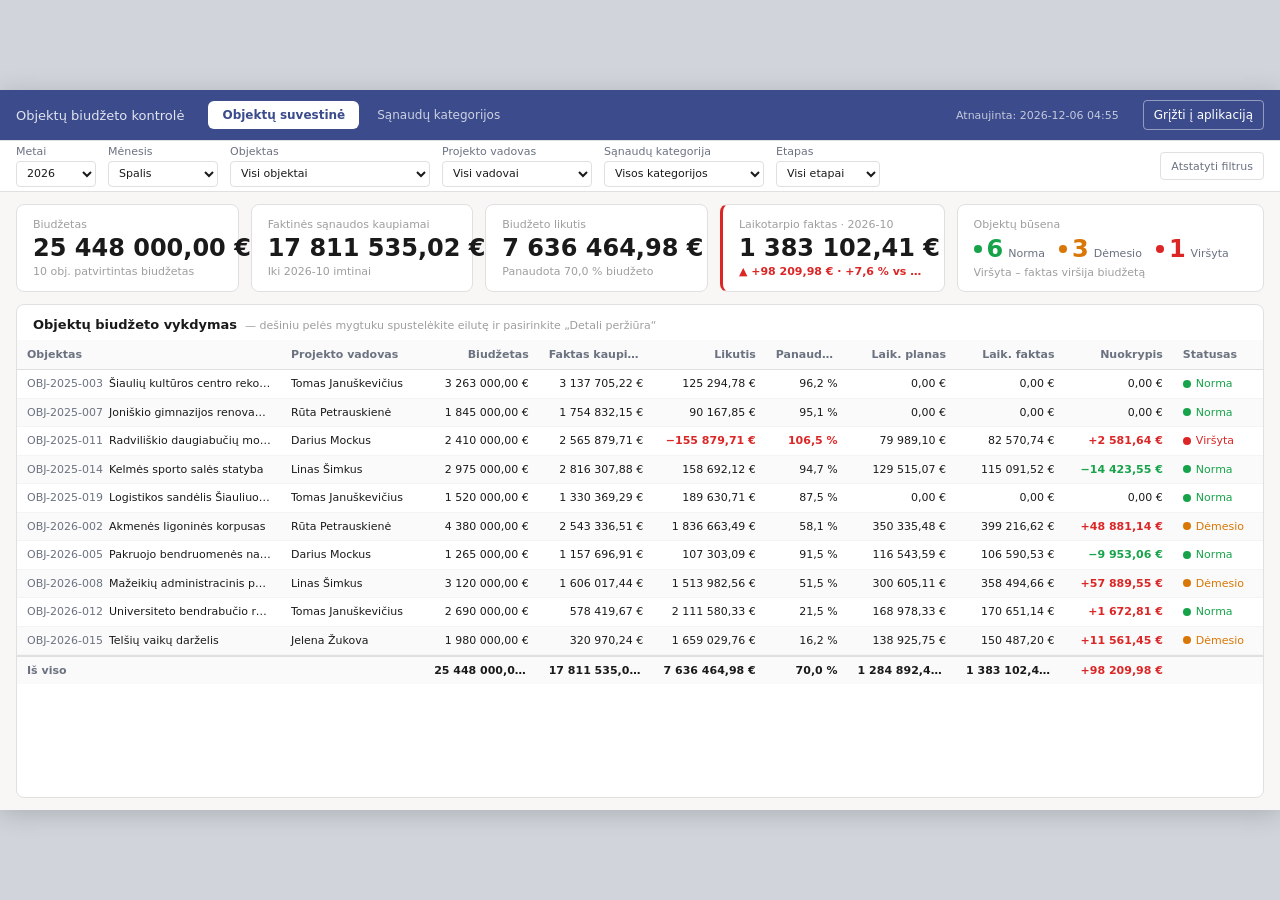
==== commit 970d334c: "Remove client branding from budget application and report" ====
--- a/ataskaita.html
+++ b/ataskaita.html
@@ -3,7 +3,7 @@
 <head>
 <meta charset="UTF-8">
 <meta name="viewport" content="width=1280">
-<title>Versina | Objektų biudžeto kontrolė</title>
+<title>Objektų biudžeto kontrolė · Ataskaita</title>
 <style>
 :root {
   --font: "Segoe UI", system-ui, sans-serif;
@@ -14,7 +14,7 @@
   --text-primary: #1A1A1A;
   --text-secondary: #6B7280;
   --text-muted: #9E9E9E;
-  --accent: #3B4B8C; /* Versina logotipo mėlyna */
+  --accent: #3B4B8C; /* Ataskaitos akcentinė spalva */
   --success: #16A34A;
   --warning: #D97706;
   --danger: #DC2626;
@@ -230,8 +230,6 @@
 <div class="report-canvas">
   <div class="topbar">
     <div class="brand">
-      <span class="brand-name">Versina</span>
-      <span class="brand-sep">|</span>
       <span class="brand-report">Objektų biudžeto kontrolė</span>
     </div>
     <nav class="tabs" aria-label="Ataskaitos puslapiai">
@@ -239,7 +237,7 @@
       <button type="button" class="tab" data-page="p2">Sąnaudų kategorijos</button>
     </nav>
     <div class="timestamp" id="ts"></div>
-    <a class="app-back-link" href="./index.html">Grįžti į aplikaciją</a>
+    <a class="app-back-link" href="./index.html?v=neutral-demo-4">Grįžti į aplikaciją</a>
   </div>
 
   <div class="filterbar">
